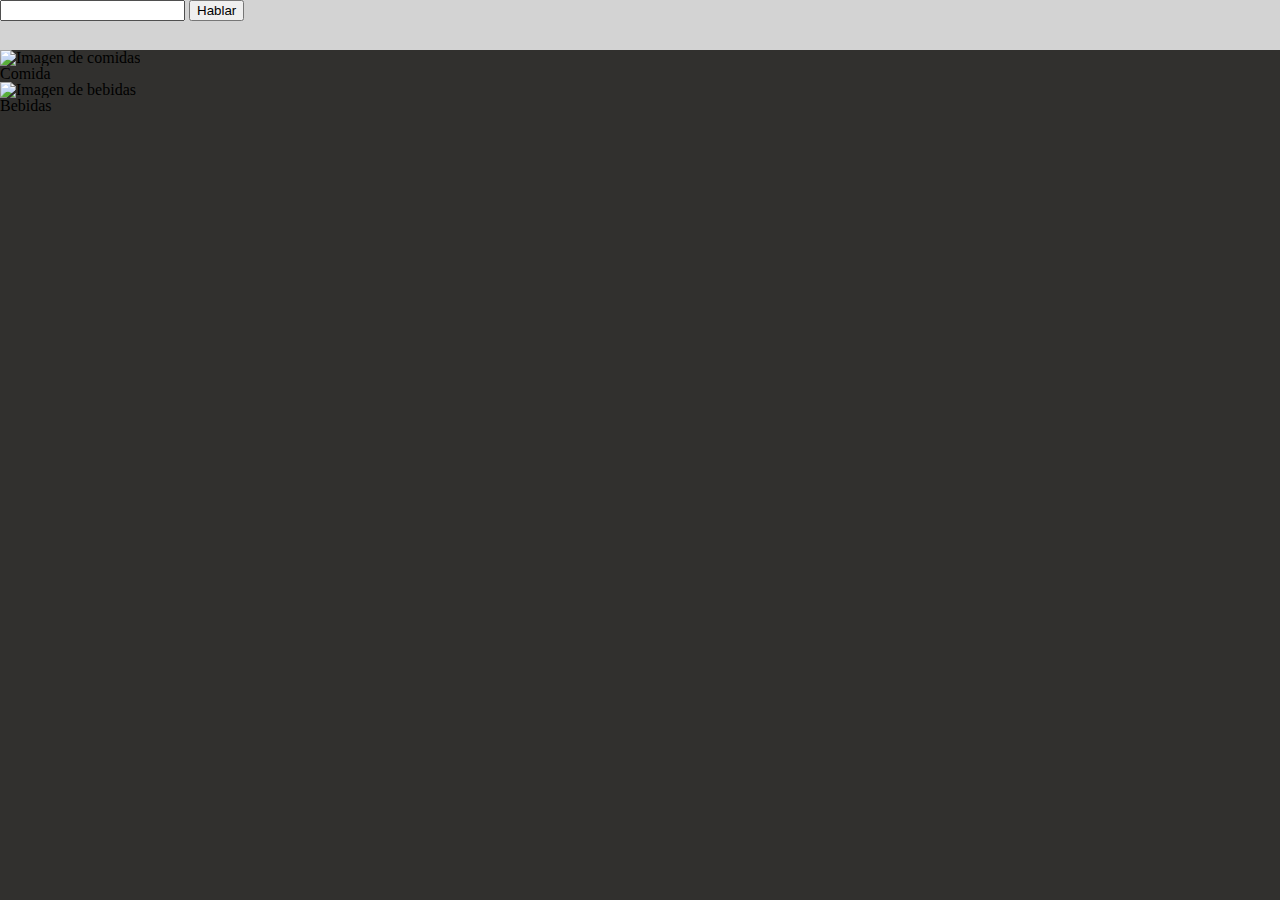
==== index.html @ 43fecb15 "Pronunciando frases con exito" ====
<!DOCTYPE html>
<html lang="en">
<head>
  <meta charset="UTF-8">
  <meta http-equiv="X-UA-Compatible" content="IE=edge">
  <meta name="viewport" content="width=device-width, initial-scale=1.0">
  <title>Silvia Speaker</title>
  <link rel="stylesheet" href="style.css">
  <link rel="stylesheet" href="reset.css">
  <script src="script.js"></script>
</head>
<body>
  <header class="encabezado">
    <input type="text" id="texto-hablar">
    <input type="button" value="Hablar" id="boton-hablar" onclick="leerTexto('Que pasa')">
  </header>
  
  <main>
    <section class="galeria-familiares">
      <div class="tarjeta">
        <img src="" alt="Imagen de comidas">
        <p onclick="leerTexto('Comida')">Comida</p>
      </div>
      <div class="tarjeta">
        <img src="" alt="Imagen de bebidas">
        <p>Bebidas</p>
      </div>
    </section>
  </main>

  <footer></footer>
</body>
</html>
---- style.css ----
:root{
  --background-principal: #31302e;
}

.encabezado{
  width: 100%;
  height: 50px;

  background: lightgray;
}

body{
  background: var(--background-principal);
}
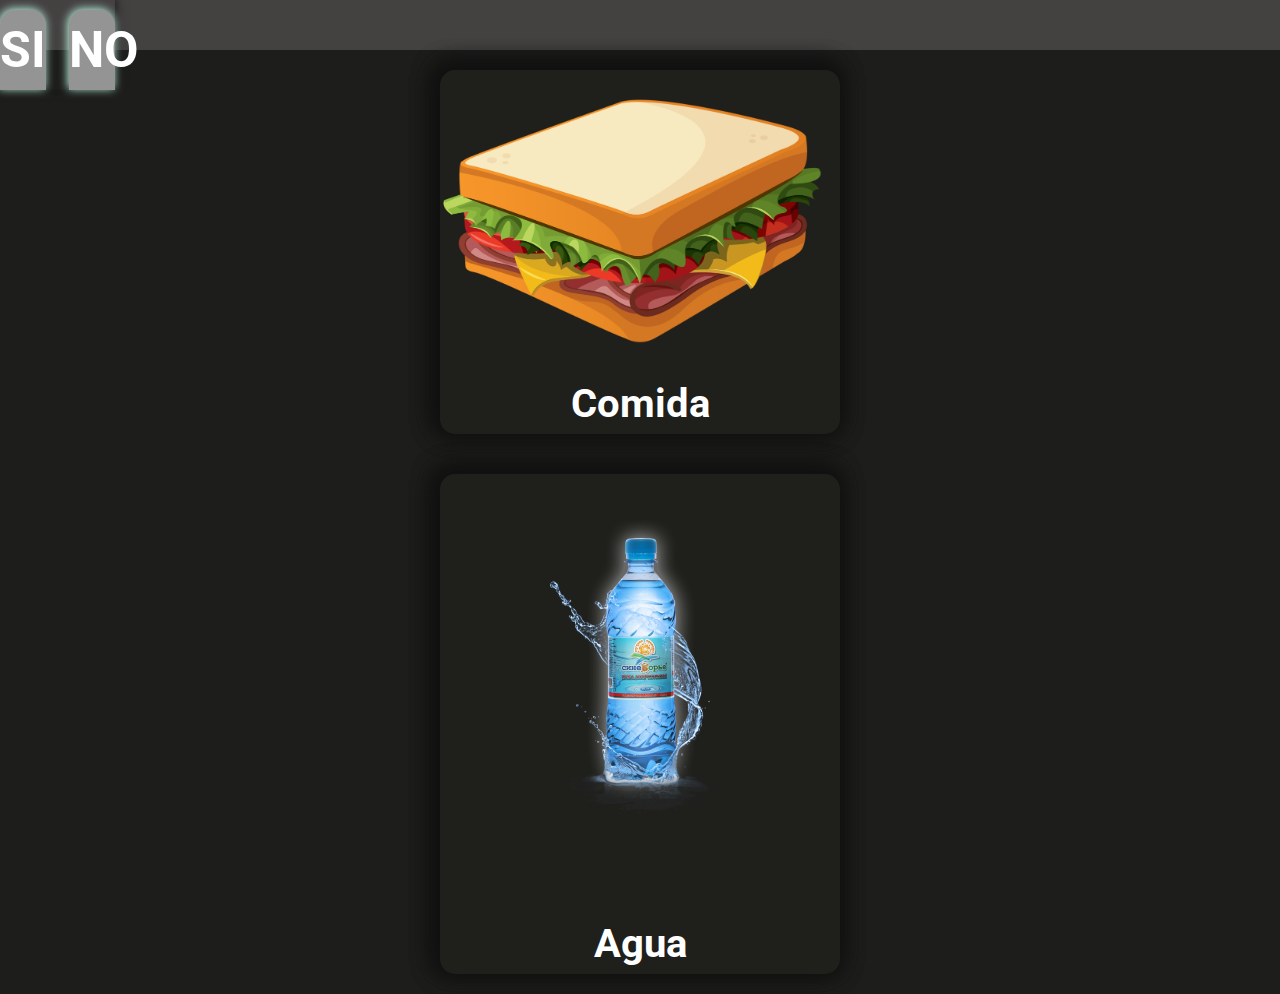
==== commit 05d9aeb8: "Mejorando apariencia y posición de elementos" ====
--- a/index.html
+++ b/index.html
@@ -5,29 +5,34 @@
   <meta http-equiv="X-UA-Compatible" content="IE=edge">
   <meta name="viewport" content="width=device-width, initial-scale=1.0">
   <title>Silvia Speaker</title>
+  <link rel="preconnect" href="https://fonts.gstatic.com" crossorigin>
+  <link href="https://fonts.googleapis.com/css2?family=Inter&family=Montserrat:wght@300&family=Roboto&display=swap" rel="stylesheet">
   <link rel="stylesheet" href="style.css">
   <link rel="stylesheet" href="reset.css">
+  <link rel="preconnect" href="https://fonts.googleapis.com">
+  
   <script src="script.js"></script>
 </head>
 <body>
-  <header class="encabezado">
-    <input type="text" id="texto-hablar">
-    <input type="button" value="Hablar" id="boton-hablar" onclick="leerTexto('Que pasa')">
-  </header>
+  <header class="encabezado"></header>
   
   <main>
-    <section class="galeria-familiares">
-      <div class="tarjeta">
-        <img src="" alt="Imagen de comidas">
-        <p onclick="leerTexto('Comida')">Comida</p>
+    <section class="tarjetas">
+      <div class="tarjeta" onclick="leerTexto('Comida')">
+        <img src="img/sandwich.png" alt="Imagen de comidas">
+        <p >Comida</p>
       </div>
-      <div class="tarjeta">
-        <img src="" alt="Imagen de bebidas">
-        <p>Bebidas</p>
+      <div class="tarjeta"onclick="leerTexto('agua')">
+        <img src="img/botella-agua.png" alt="Imagen de bebidas">
+        <p >Agua</p>
       </div>
     </section>
   </main>
 
-  <footer></footer>
+  <footer class="area-si-no">
+    <div class="respuesta-si-no" onclick="responderSiNo(1)">SI</div>
+    <div class=""></div>
+    <div class="respuesta-si-no" onclick="responderSiNo(0)">NO</div>
+  </footer>
 </body>
 </html>--- a/style.css
+++ b/style.css
@@ -1,14 +1,95 @@
 :root{
-  --background-principal: #31302e;
+  --background-principal: #1d1d1b;
+  --background-secundario: #1f1f1c;
+
+  --color-principal: #949494;
+  --color-fuente-principal: #ffffff;
+
+  --fuente-terciaria: 'Inter', sans-serif;
+  --fuente-secundaria: 'Montserrat', sans-serif;
+  --fuente-principal: 'Roboto', sans-serif; /*font-family*/
+
 }
 
 .encabezado{
   width: 100%;
   height: 50px;
 
-  background: lightgray;
+  background: #444141;
 }
 
 body{
   background: var(--background-principal);
-}+  display: flex;
+  flex-direction: column;
+  height: 100%;
+}
+
+.tarjetas{
+  display: flex;
+  flex-direction: column;
+
+  align-items: center;
+}
+
+.tarjeta{
+  display: flex;
+  flex-direction: column;
+  font-size: 20px;
+  color: var(--color-fuente-principal);
+  background: var(--background-secundario);
+
+  margin: 20px 30px;
+  box-shadow: -3px -3px 20px 5px rgb(17, 17, 17), -3px -3px 20px 5px rgb(17, 17, 17);
+  align-items: center;
+
+  border-radius: 15px;
+  max-width: 400px;
+}
+
+.tarjeta img{
+  max-width: 100%;
+  /* max-height: 200px; */
+
+  margin: 20px 0;
+}
+
+.tarjeta p{
+  margin: 10px 0;
+  font-size: 40px;
+  font-weight: bold;
+
+  font-family: var(--fuente-terciaria);
+  font-family: var(--fuente-secundaria);
+  font-family: var(--fuente-principal);
+}
+
+.area-si-no{
+  position: fixed;
+  display: flex;
+  justify-content: space-between;
+  
+  box-shadow: 0 -3px 10px  rgb(17, 17, 17);
+}
+
+.respuesta-si-no{
+  padding: 15px 0;
+  margin: 10px 0 0;
+  width: 40%;
+  background: var(--color-principal);
+  text-align: center;
+  font-weight: bold;
+  font-size: 50px;
+  color: var(--color-fuente-principal);
+
+ box-shadow: -1px -1px 10px #bfffe6;
+
+  
+  border-radius: 15px;
+  border-bottom-left-radius: 0;
+  border-bottom-right-radius: 0;
+  font-family: var(--fuente-terciaria);
+  font-family: var(--fuente-secundaria);
+  font-family: var(--fuente-principal);
+}
+
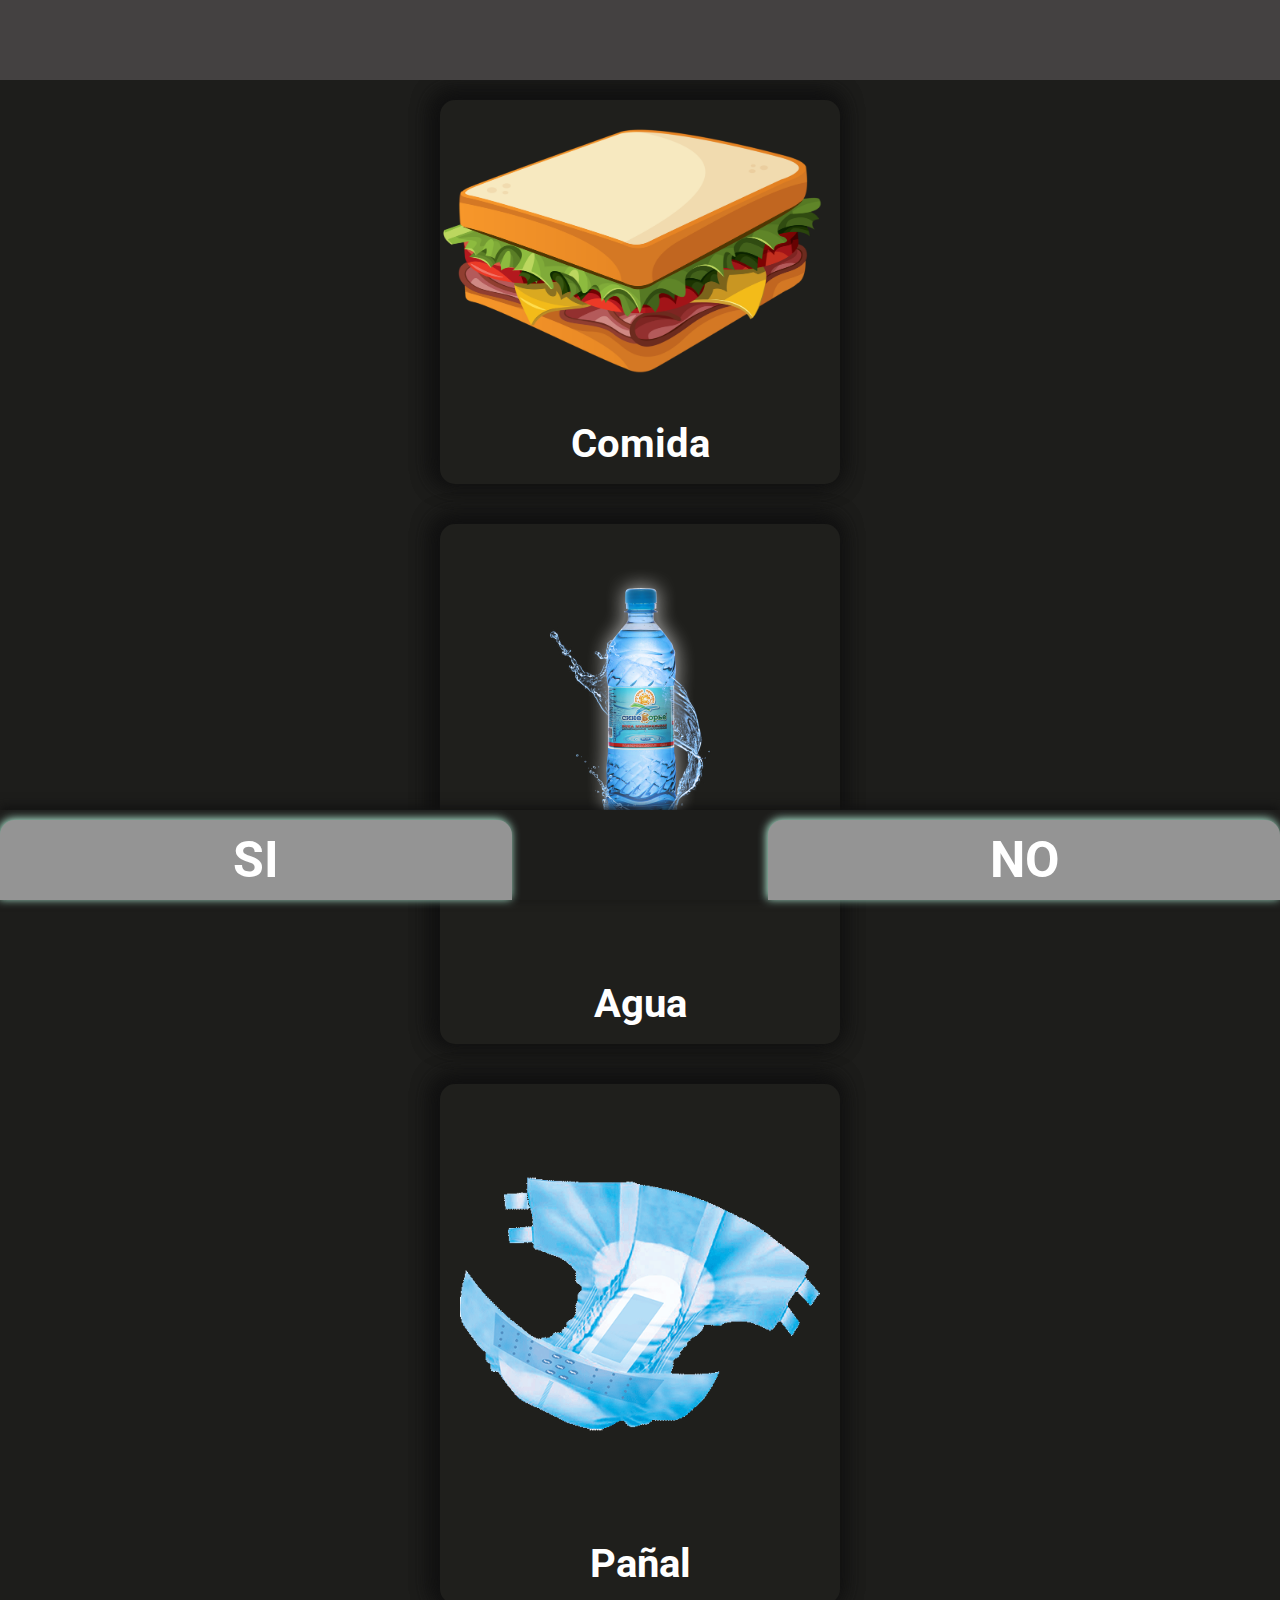
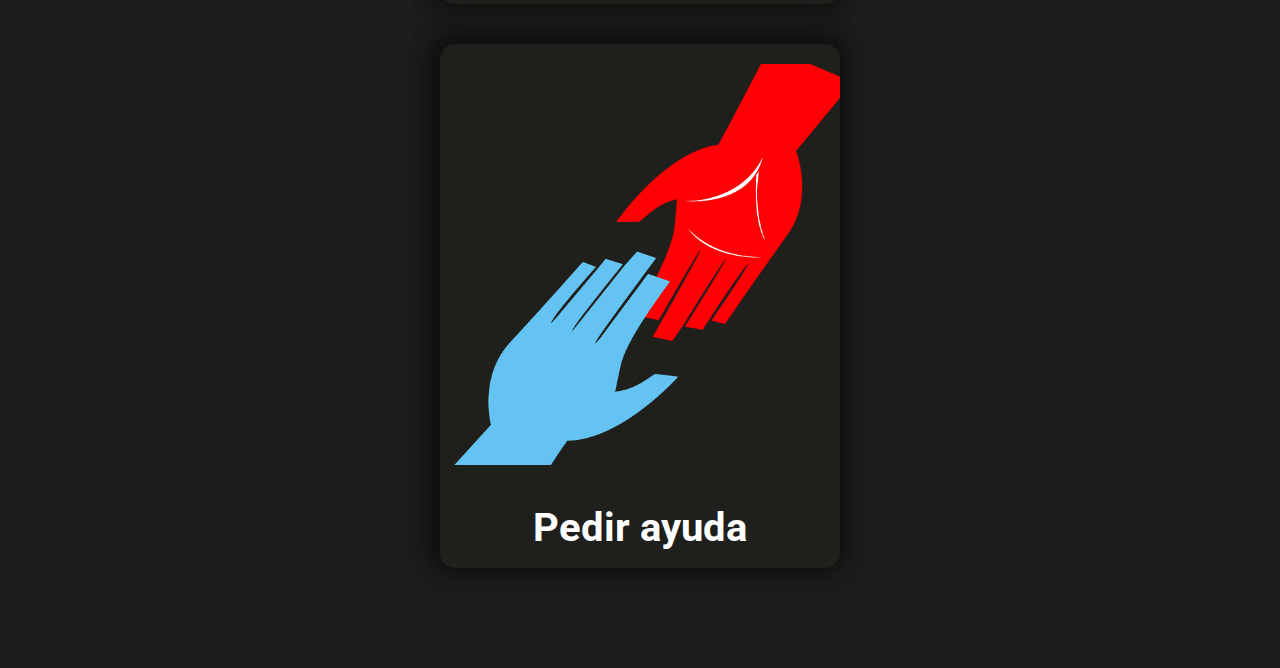
==== commit efe789e7: "Corrigiendo encabezado de index.html" ====
--- a/index.html
+++ b/index.html
@@ -10,7 +10,8 @@
   <link rel="stylesheet" href="style.css">
   <link rel="stylesheet" href="reset.css">
   <link rel="preconnect" href="https://fonts.googleapis.com">
-  
+ 
+  <!-- <script src="voces.js"></script> -->
   <script src="script.js"></script>
 </head>
 <body>
@@ -26,6 +27,17 @@
         <img src="img/botella-agua.png" alt="Imagen de bebidas">
         <p >Agua</p>
       </div>
+      <div class="tarjeta" onclick="leerEnVozAlta('Podrias checar mi pañal')">
+        <img src="img/pañal.png" alt="Imagen de un pañal">
+        <p >Pañal</p>
+      </div>
+      <div class="tarjeta">
+        <a href="ayuda.html">
+          <img src="img/ayuda.png" alt="Imagen de agarre de manos">
+        <p >Pedir ayuda</p>
+        </a>
+        
+      </div>
     </section>
   </main>
 
--- a/style.css
+++ b/style.css
@@ -3,6 +3,7 @@
   --background-secundario: #1f1f1c;
 
   --color-principal: #949494;
+  --color-principal-oscuro: #7a7a7a;
   --color-fuente-principal: #ffffff;
 
   --fuente-terciaria: 'Inter', sans-serif;
@@ -13,9 +14,10 @@
 
 .encabezado{
   width: 100%;
-  height: 50px;
+  height: 80px;
 
   background: #444141;
+  position: sticky;
 }
 
 body{
@@ -30,6 +32,7 @@
   flex-direction: column;
 
   align-items: center;
+  height: calc(100% + 70px)
 }
 
 .tarjeta{
@@ -47,25 +50,51 @@
   max-width: 400px;
 }
 
+.tarjeta:last-child{
+  margin-bottom: 100px;
+}
+
+.tarjeta:hover{
+  background: var(--background-principal);
+}
+
 .tarjeta img{
   max-width: 100%;
-  /* max-height: 200px; */
 
   margin: 20px 0;
+  border-radius: 3px;
 }
 
-.tarjeta p{
-  margin: 10px 0;
+.tarjeta p, .encabezado p{
+  margin: 20px 15px;
   font-size: 40px;
   font-weight: bold;
 
   font-family: var(--fuente-terciaria);
   font-family: var(--fuente-secundaria);
   font-family: var(--fuente-principal);
+
+  transition: 0.5s all;
+  text-align: center;
+}
+
+a{
+  text-decoration: none;
+  text-align: center;
+  color: #fff;
+}
+.tarjeta:hover p{
+  text-shadow: 1px 1px 10px #fff;
 }
 
 .area-si-no{
   position: fixed;
+  left: 0;
+  bottom: 0;
+  width: 100%;
+
+  background: var(--background-principal);
+
   display: flex;
   justify-content: space-between;
   
@@ -91,5 +120,11 @@
   font-family: var(--fuente-terciaria);
   font-family: var(--fuente-secundaria);
   font-family: var(--fuente-principal);
+
+  transition: .4s all;
 }
 
+.respuesta-si-no:hover{
+  background: var(--color-principal-oscuro);
+  text-shadow: 1px 1px 10px #fff;
+}
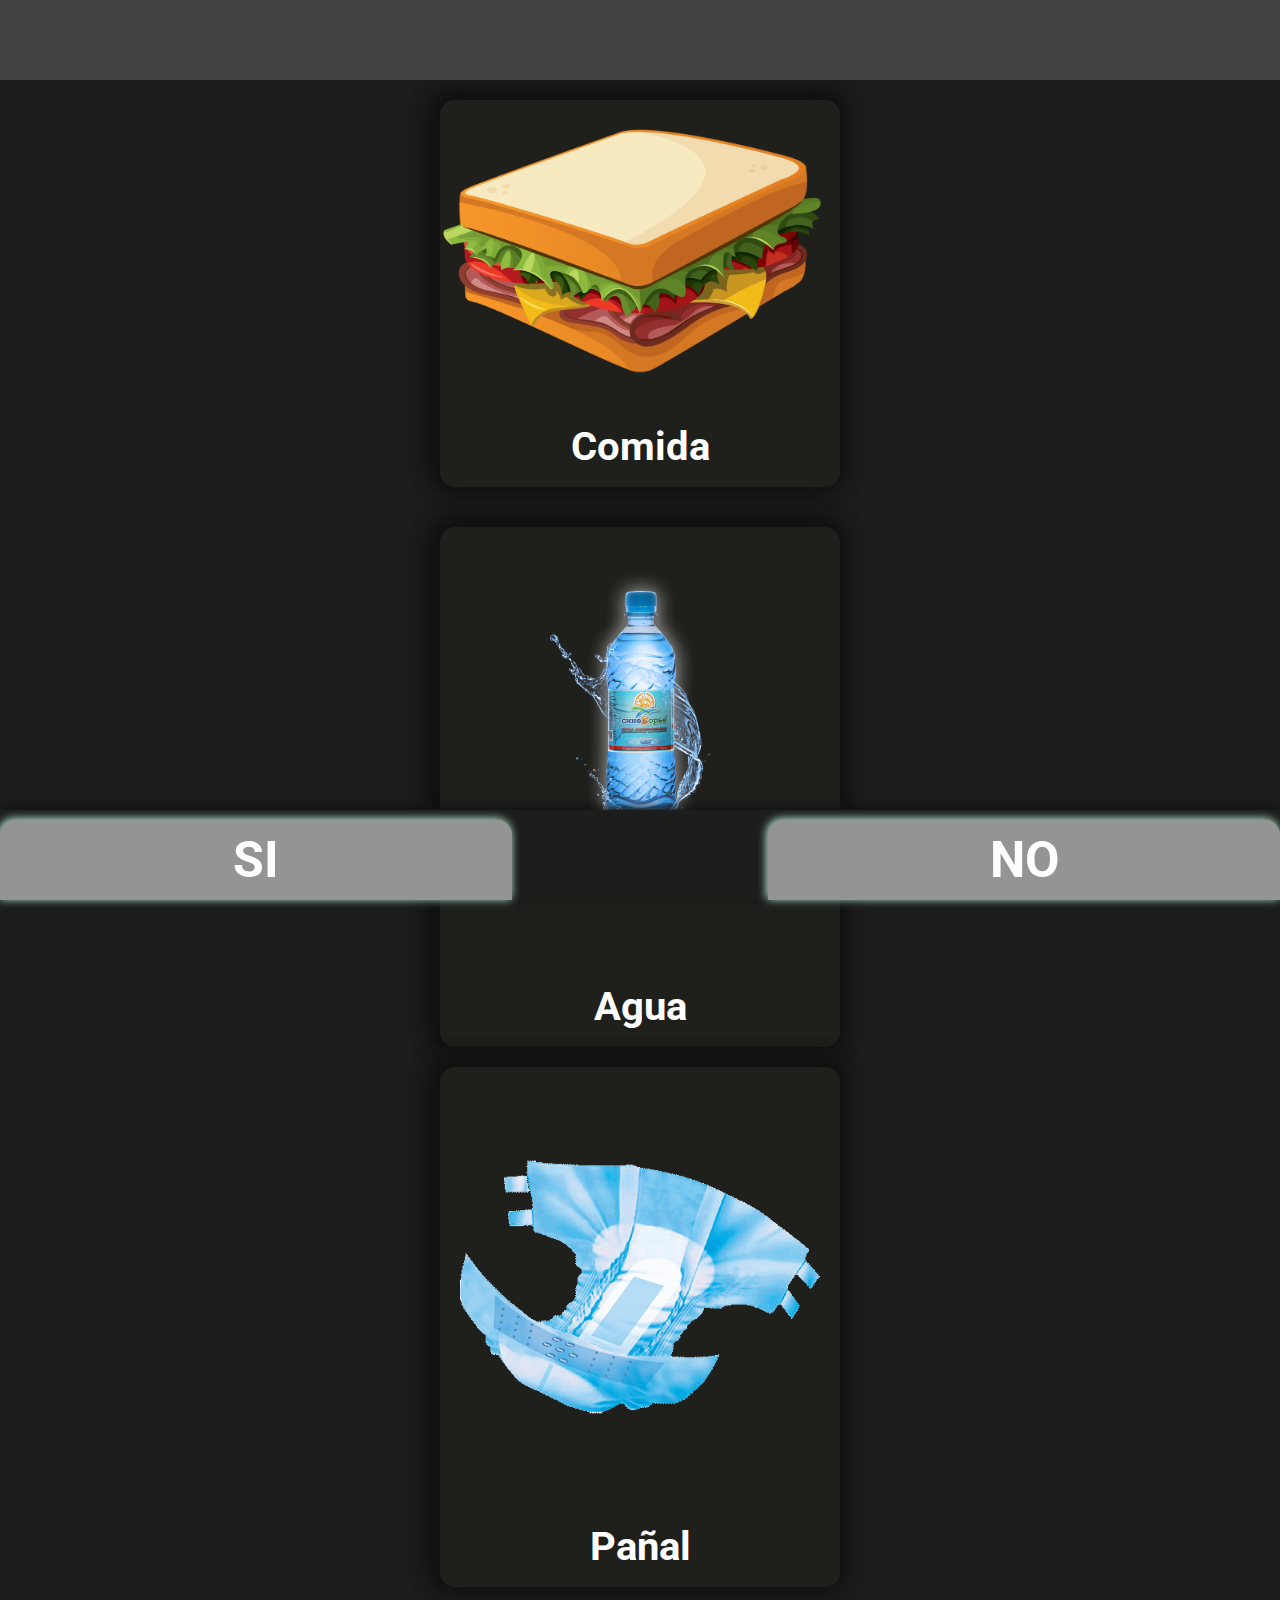
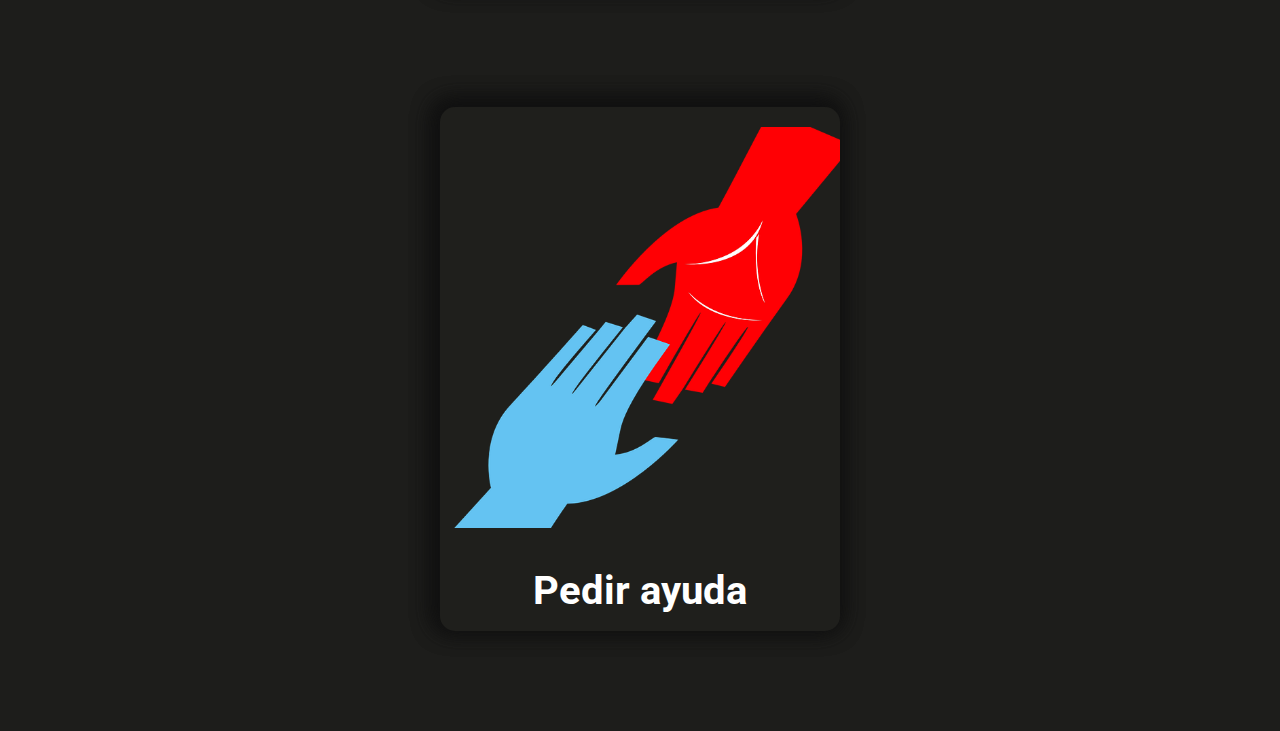
==== commit f6cf3678: "Mejorando aspecto de boton regresar" ====
--- a/index.html
+++ b/index.html
@@ -19,8 +19,9 @@
   
   <main>
     <section class="tarjetas">
-      <div class="tarjeta" onclick="leerTexto('Comida')">
-        <img src="img/sandwich.png" alt="Imagen de comidas">
+      <div class="tarjeta" >
+        <a href="comidas.html">
+          <img src="img/sandwich.png" alt="Un sandwich delicioso">
         <p >Comida</p>
       </div>
       <div class="tarjeta"onclick="leerTexto('agua')">
--- a/style.css
+++ b/style.css
@@ -76,12 +76,22 @@
 
   transition: 0.5s all;
   text-align: center;
+  user-select: none;
+}
+
+.encabezado p{
+  color: var(--color-principal);
+}
+
+.encabezado p:hover{
+  color: #CCC;
 }
 
 a{
   text-decoration: none;
   text-align: center;
   color: #fff;
+  user-select: none;
 }
 .tarjeta:hover p{
   text-shadow: 1px 1px 10px #fff;
@@ -122,6 +132,7 @@
   font-family: var(--fuente-principal);
 
   transition: .4s all;
+  user-select: none;
 }
 
 .respuesta-si-no:hover{
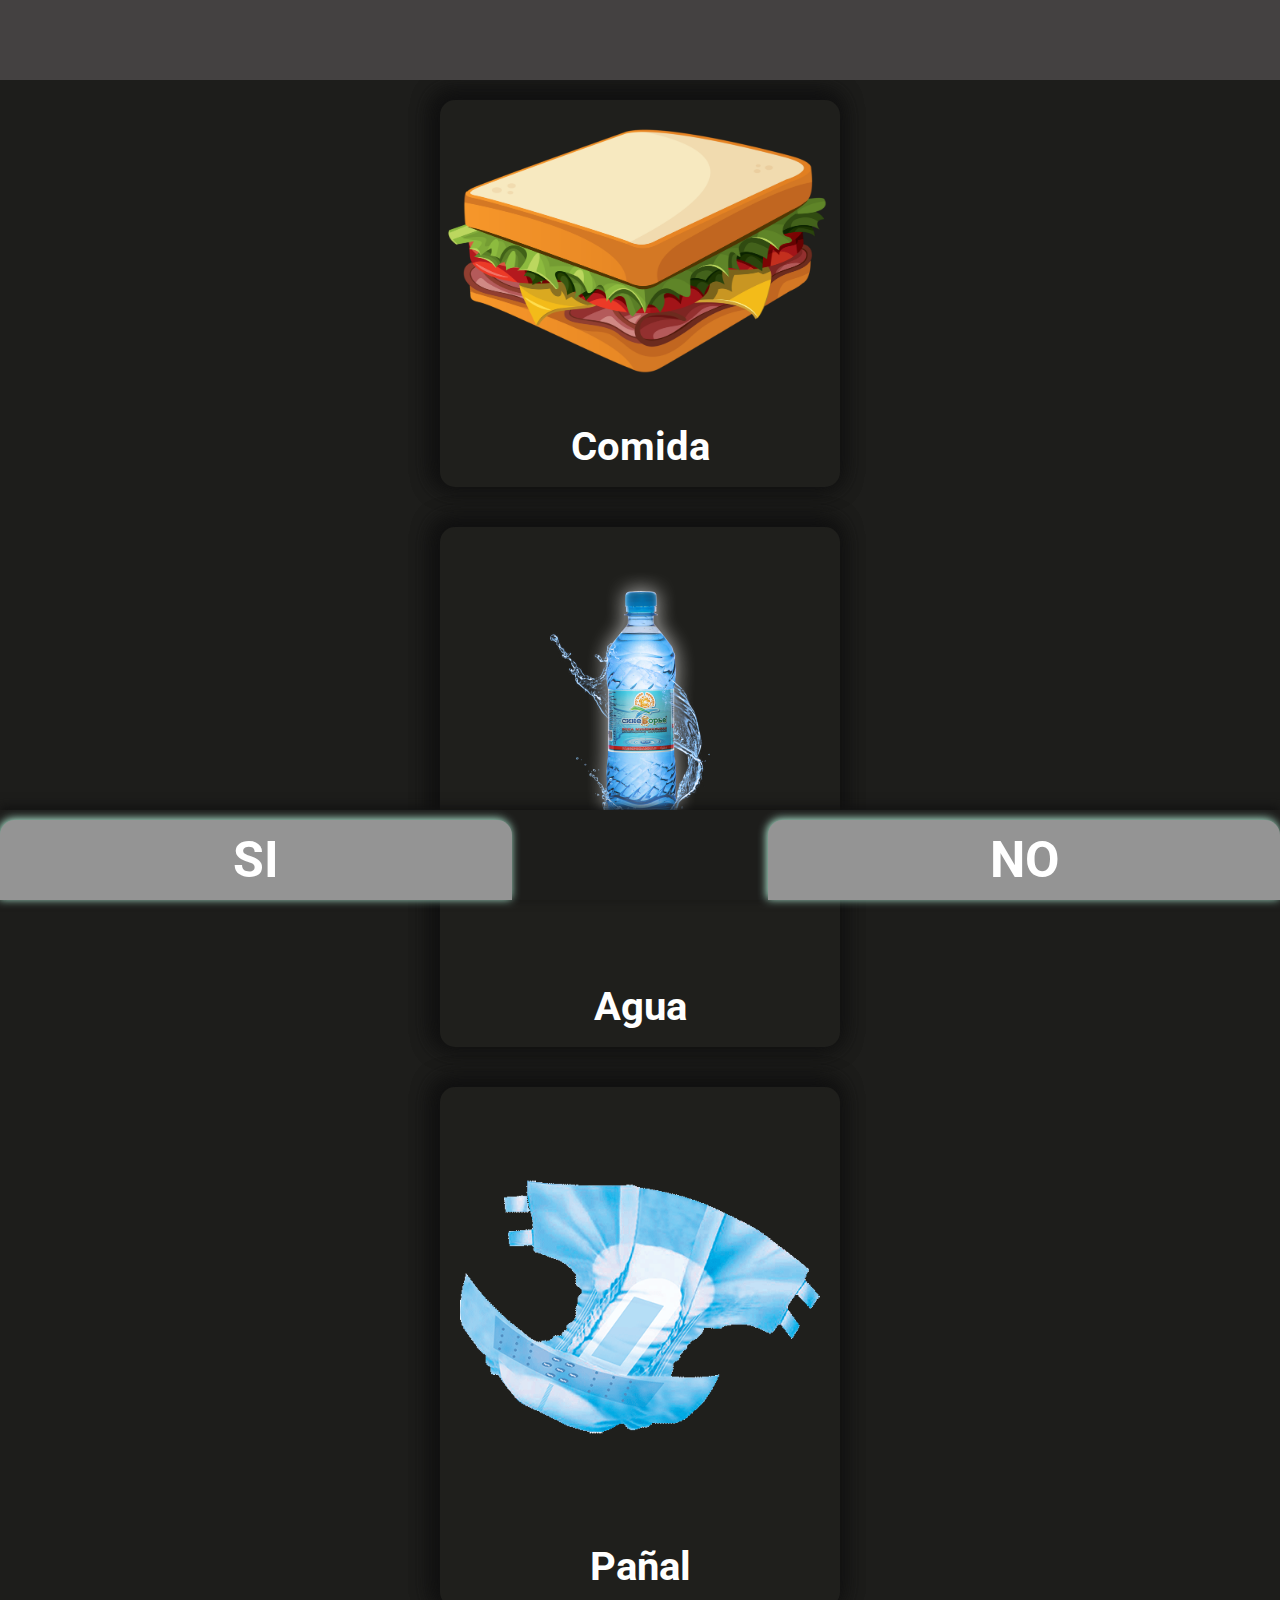
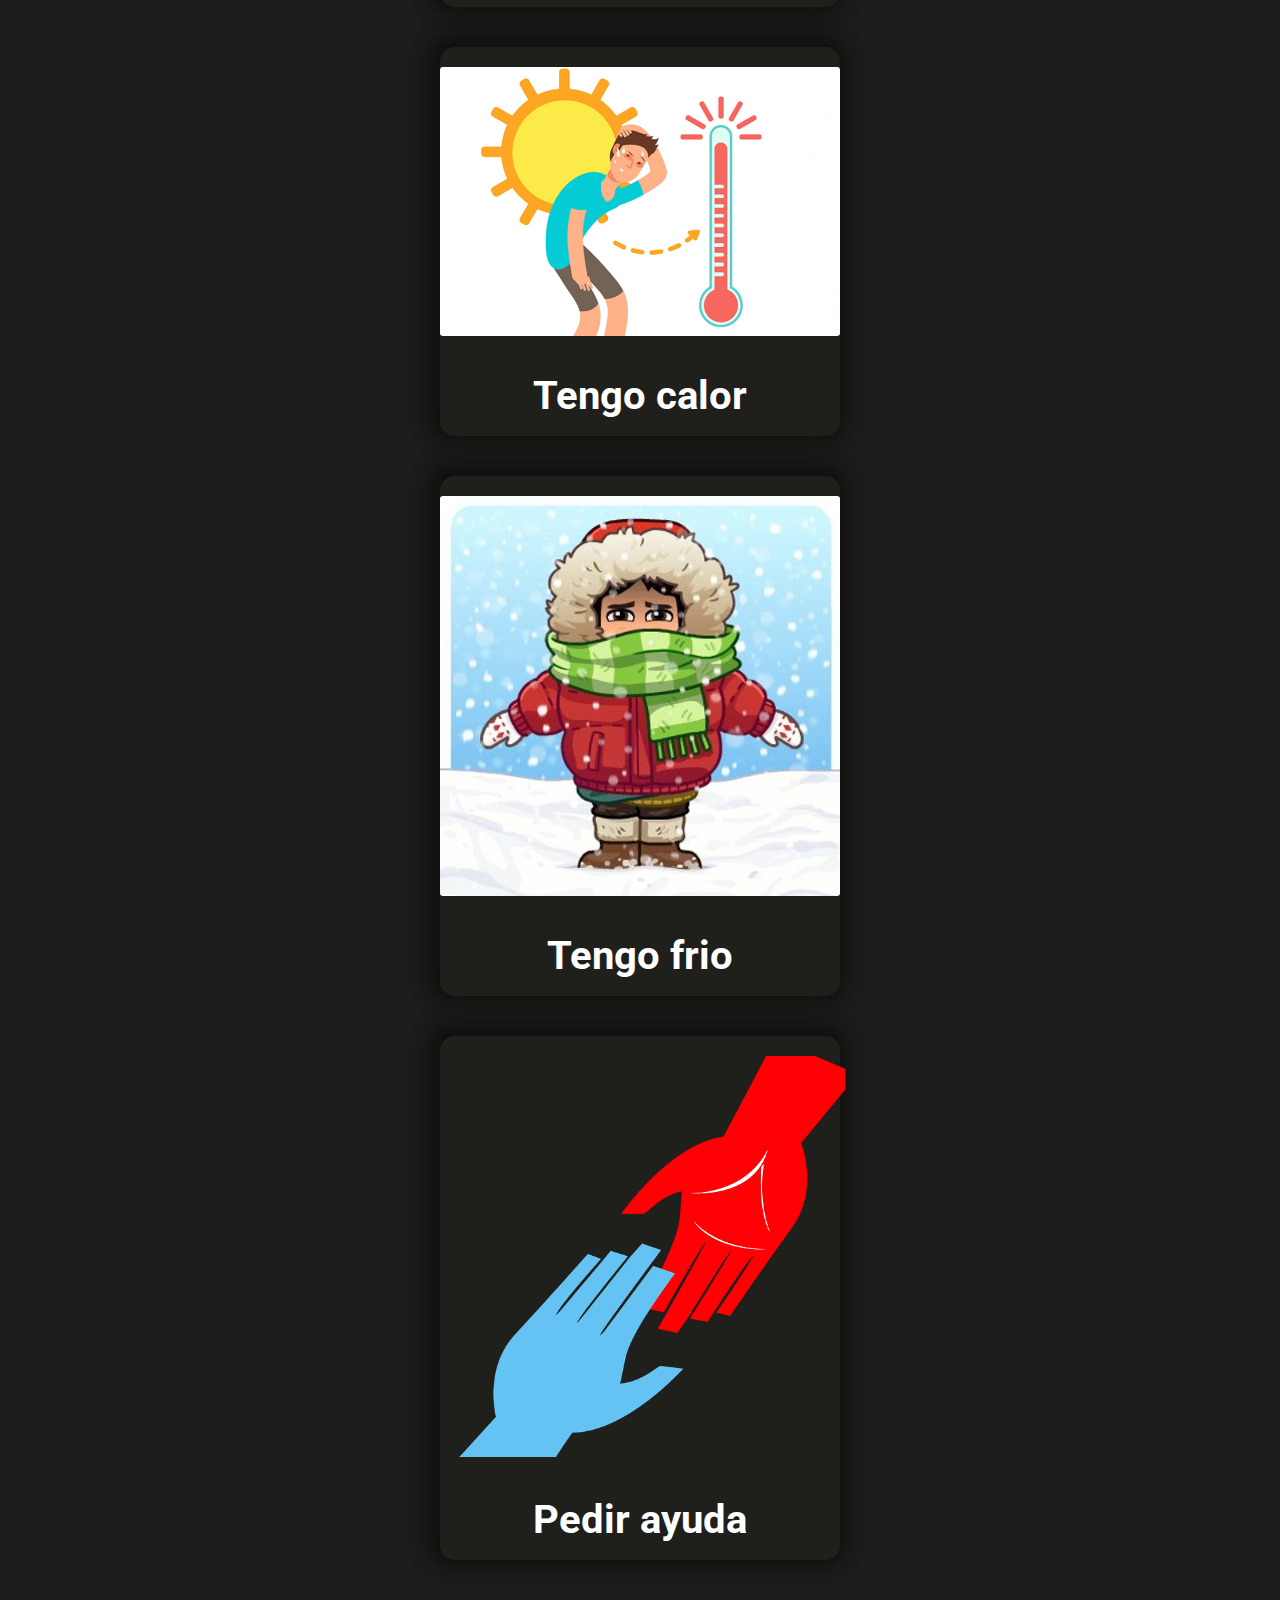
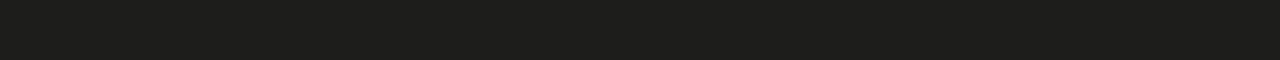
==== commit 047dd81d: "Agregando tarjetas y corrigiendo bug de link a comidas" ====
--- a/index.html
+++ b/index.html
@@ -22,7 +22,8 @@
       <div class="tarjeta" >
         <a href="comidas.html">
           <img src="img/sandwich.png" alt="Un sandwich delicioso">
-        <p >Comida</p>
+          <p >Comida</p>
+        </a>
       </div>
       <div class="tarjeta"onclick="leerTexto('agua')">
         <img src="img/botella-agua.png" alt="Imagen de bebidas">
@@ -32,10 +33,18 @@
         <img src="img/pañal.png" alt="Imagen de un pañal">
         <p >Pañal</p>
       </div>
+      <div class="tarjeta" onclick="leerEnVozAlta('Tengo calor, quisiera destaparme')">
+        <img src="img/calor.jpg" alt="Imagen muñeco con calor">
+        <p >Tengo calor</p>
+      </div>
+      <div class="tarjeta" onclick="leerEnVozAlta('Siento frio, me podrias ayudar a taparme')">
+        <img src="img/frio.jpg" alt="Imagen de un pañal">
+        <p >Tengo frio</p>
+      </div>
       <div class="tarjeta">
         <a href="ayuda.html">
           <img src="img/ayuda.png" alt="Imagen de agarre de manos">
-        <p >Pedir ayuda</p>
+          <p >Pedir ayuda</p>
         </a>
         
       </div>
--- a/style.css
+++ b/style.css
@@ -61,7 +61,7 @@
 .tarjeta img{
   max-width: 100%;
 
-  margin: 20px 0;
+  margin: 20px 5px;
   border-radius: 3px;
 }
 
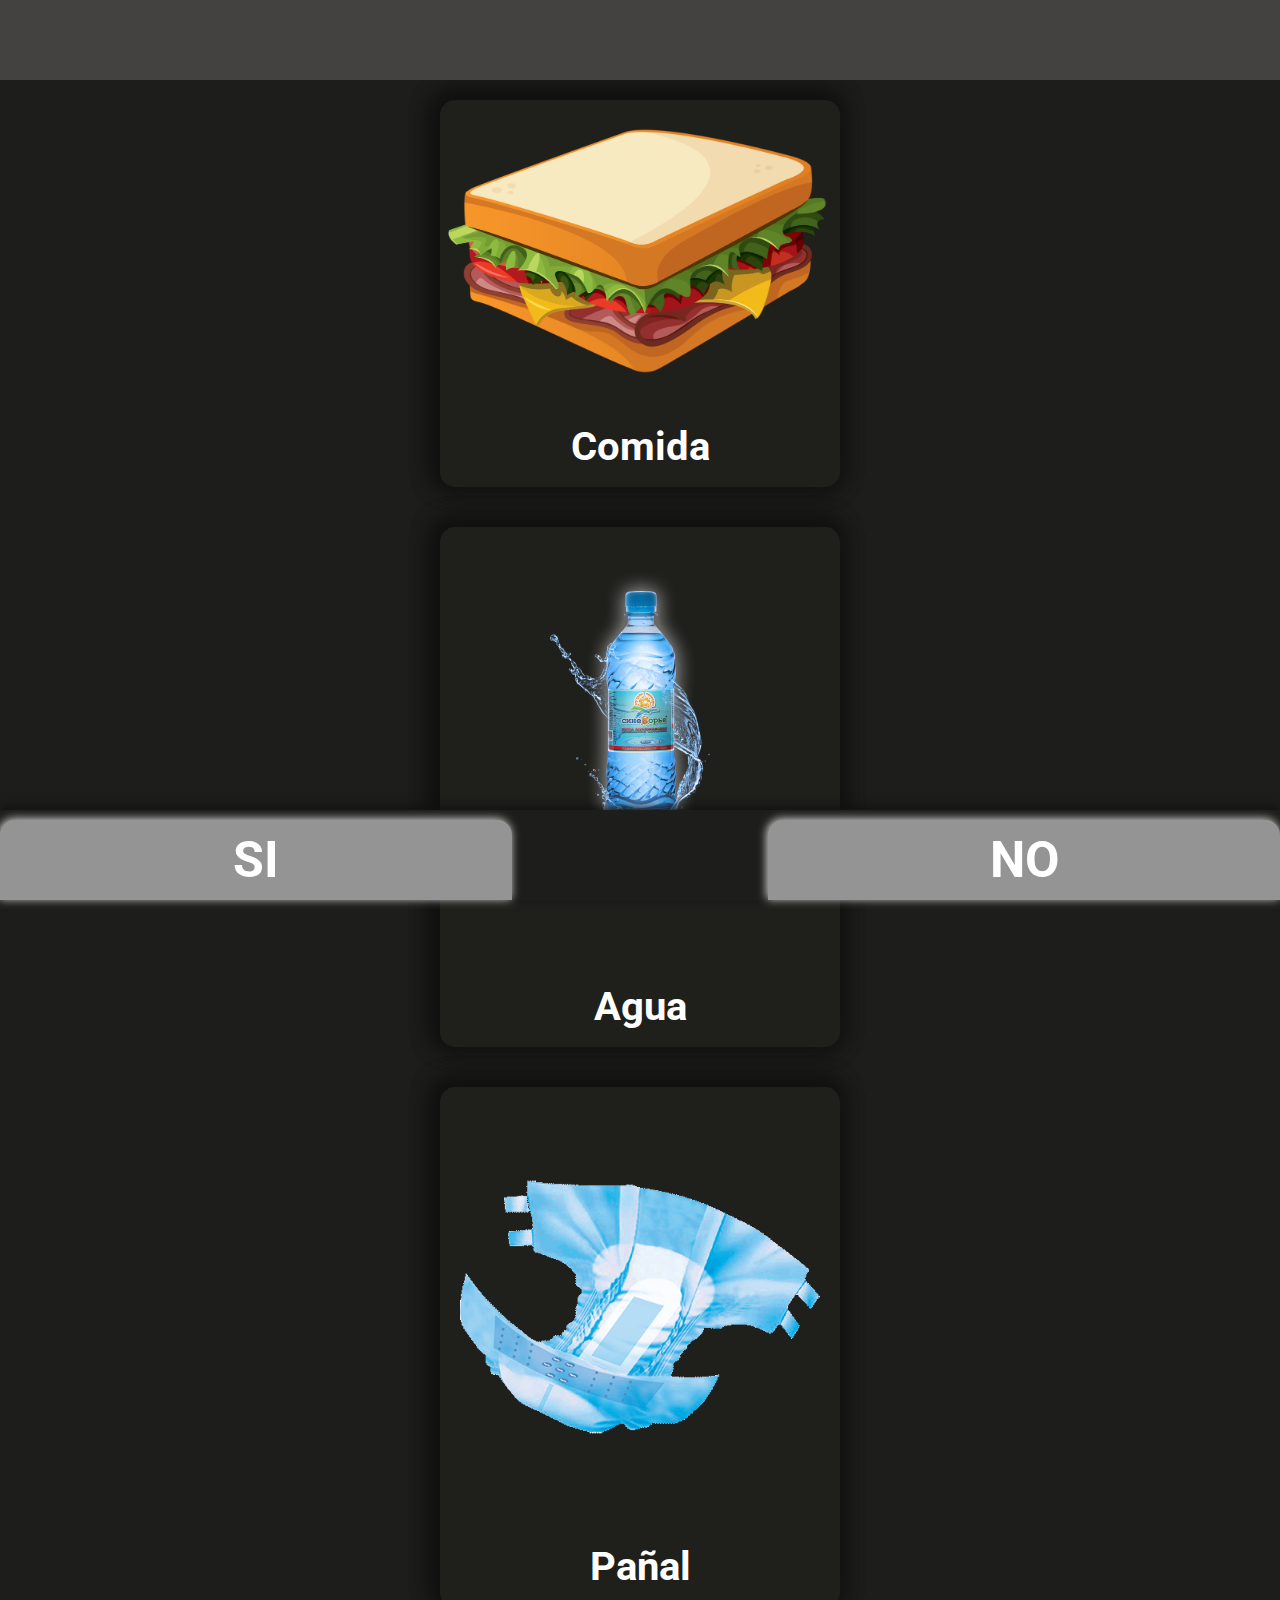
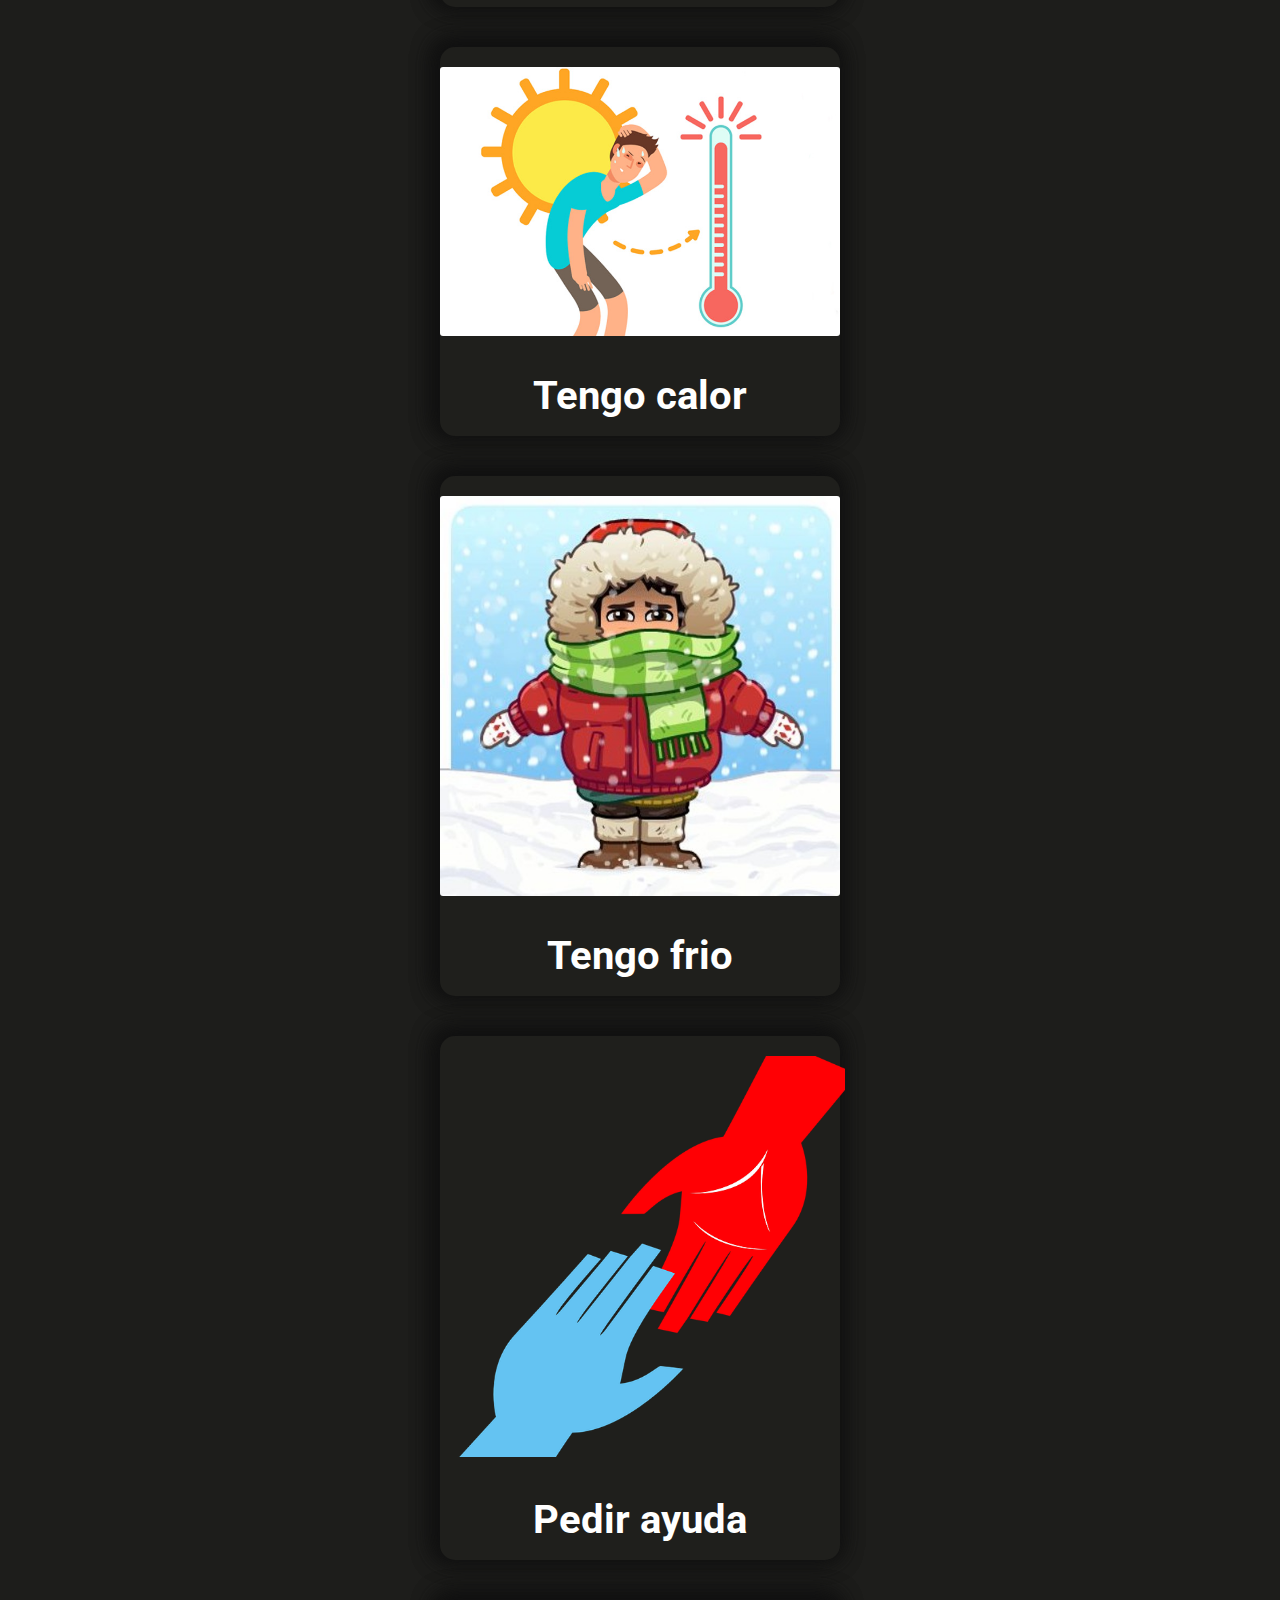
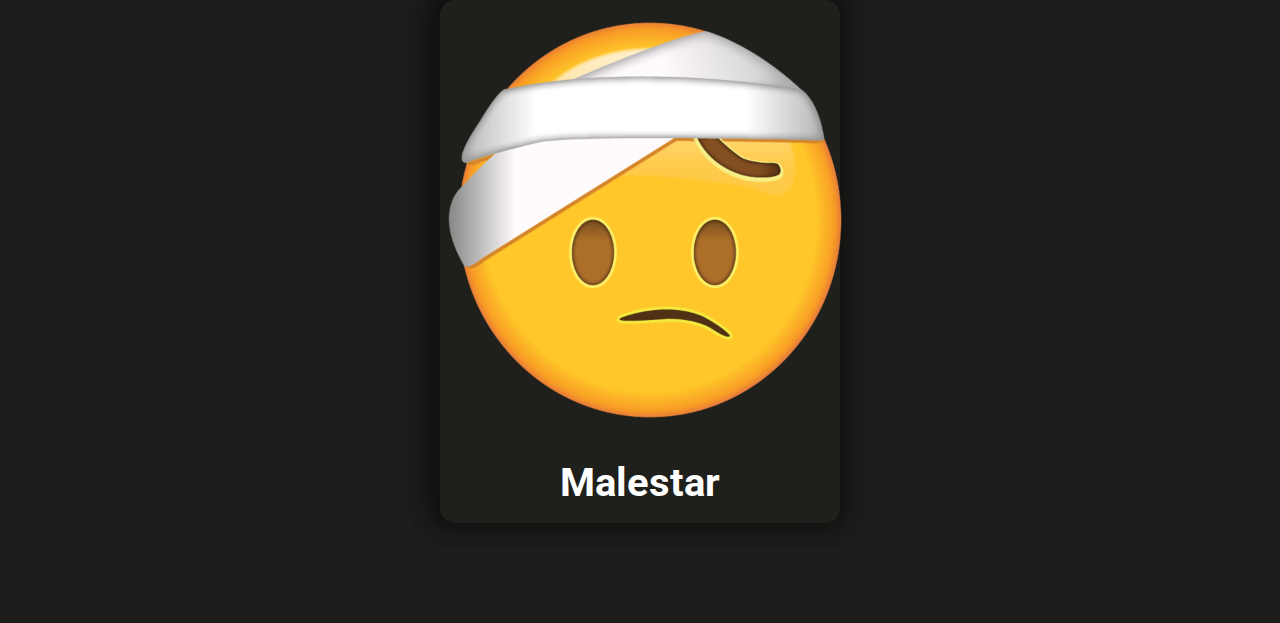
==== commit 0d5b4309: "Agregando archivo malestares.html" ====
--- a/index.html
+++ b/index.html
@@ -46,7 +46,12 @@
           <img src="img/ayuda.png" alt="Imagen de agarre de manos">
           <p >Pedir ayuda</p>
         </a>
-        
+      </div>
+      <div class="tarjeta">
+        <a href="malestares.html">
+          <img src="img/malestares.png" alt="Emoticon con dolor de cabeza">
+          <p >Malestar</p>
+        </a>
       </div>
     </section>
   </main>
--- a/style.css
+++ b/style.css
@@ -121,7 +121,7 @@
   font-size: 50px;
   color: var(--color-fuente-principal);
 
- box-shadow: -1px -1px 10px #bfffe6;
+ box-shadow: -1px -1px 10px #dddddd;
 
   
   border-radius: 15px;
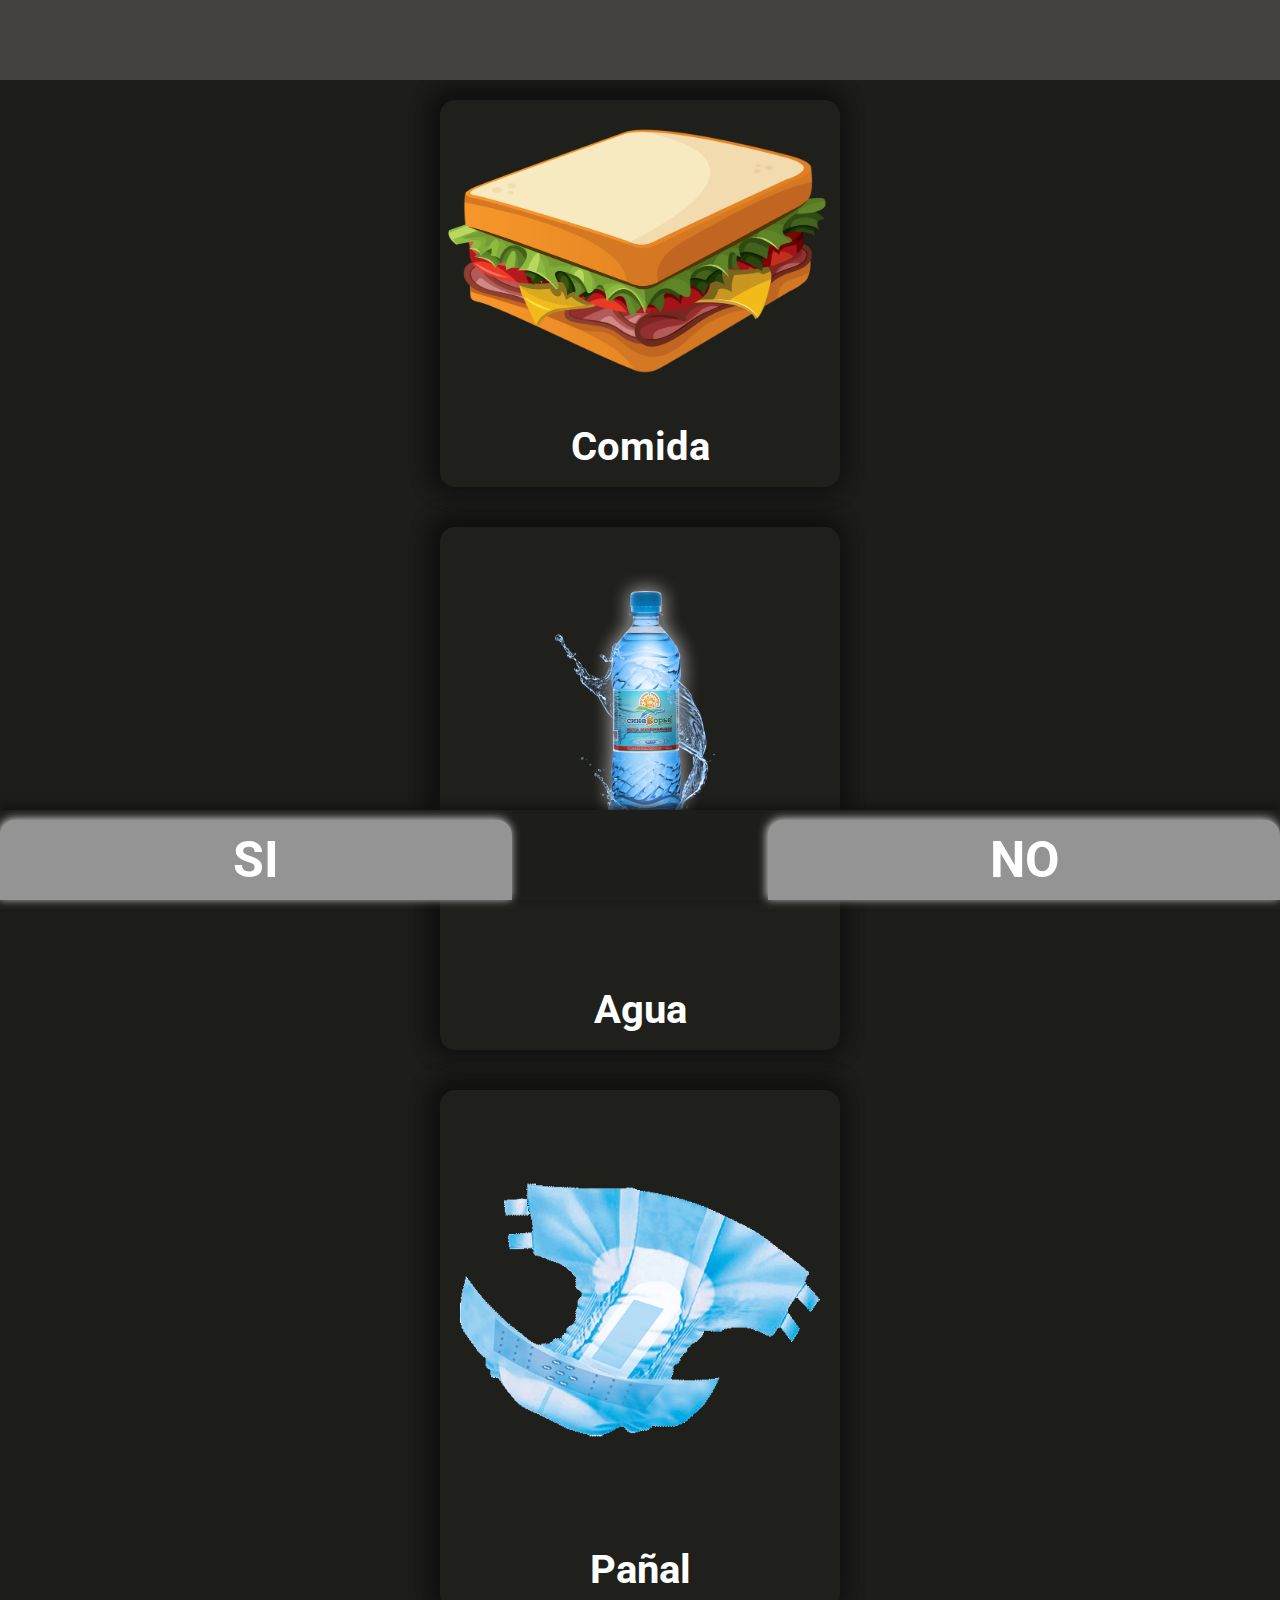
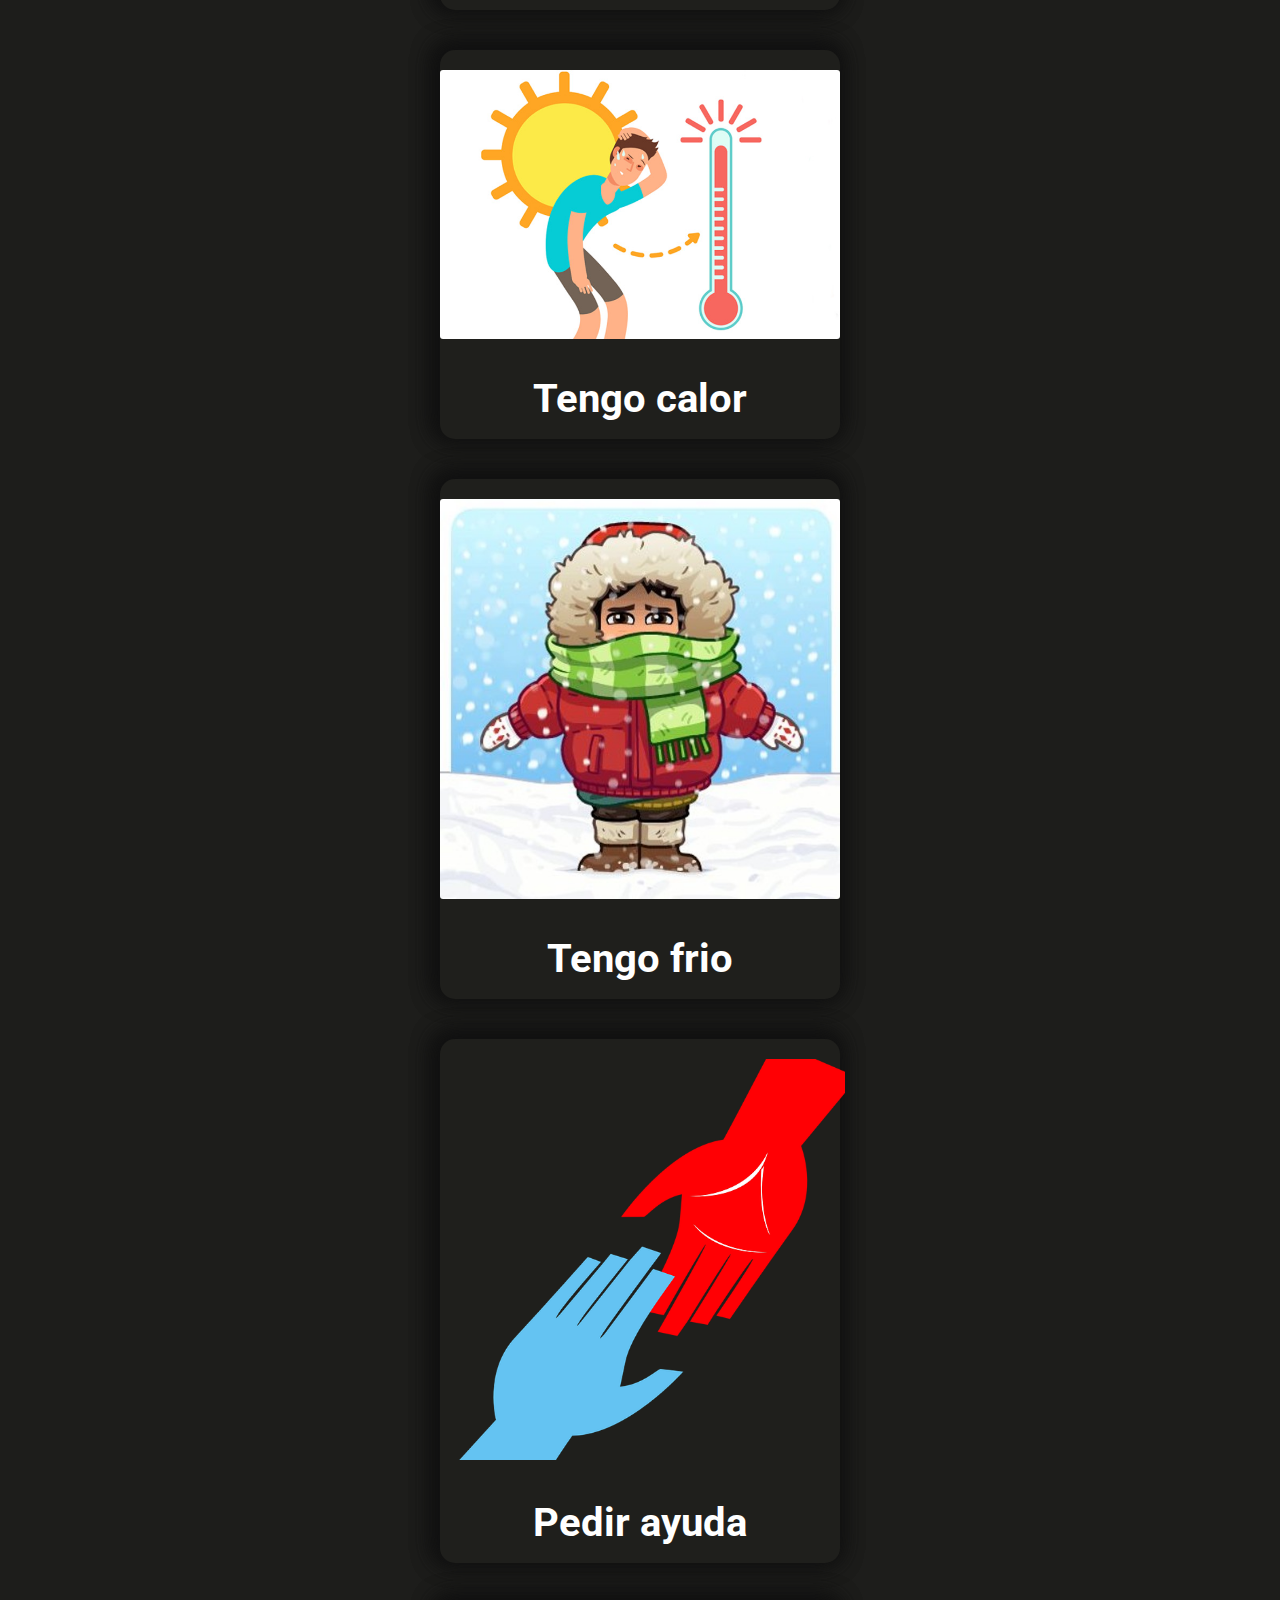
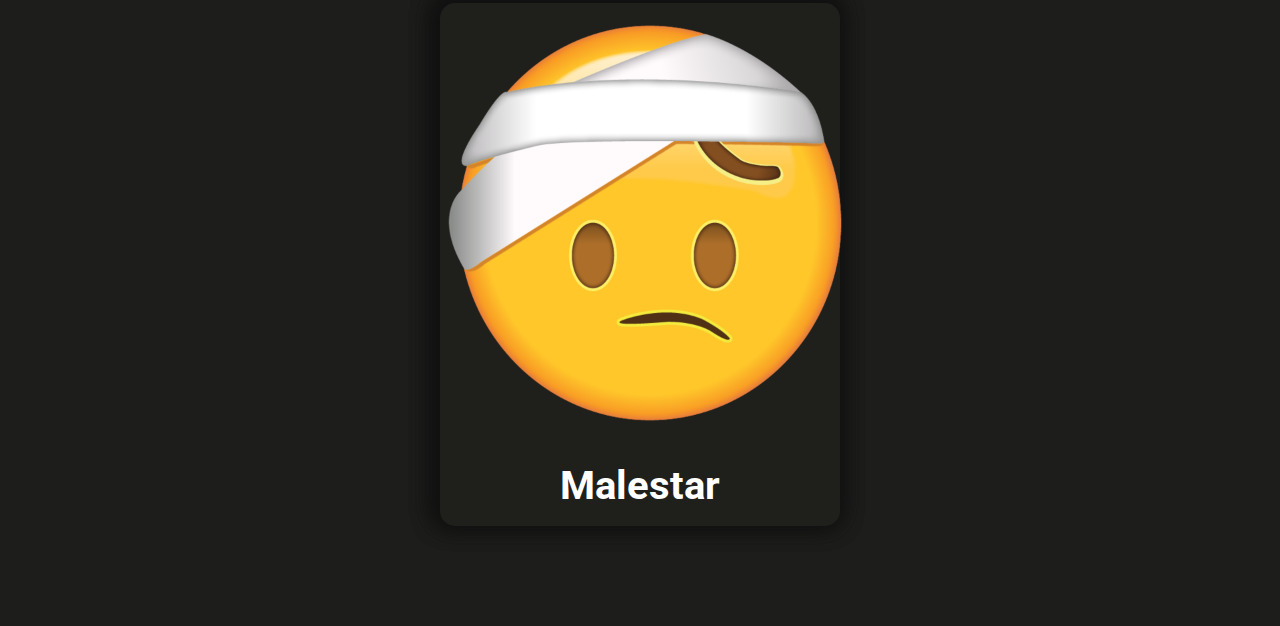
==== commit f7d86282: "Agregando archivo bebidas.html" ====
--- a/index.html
+++ b/index.html
@@ -25,9 +25,11 @@
           <p >Comida</p>
         </a>
       </div>
-      <div class="tarjeta"onclick="leerTexto('agua')">
-        <img src="img/botella-agua.png" alt="Imagen de bebidas">
-        <p >Agua</p>
+      <div class="tarjeta">
+        <a href="bebidas.html">
+          <img src="img/botella-agua.png" alt="Imagen de bebidas">
+          <p >Agua</p>
+      </a>
       </div>
       <div class="tarjeta" onclick="leerEnVozAlta('Podrias checar mi pañal')">
         <img src="img/pañal.png" alt="Imagen de un pañal">
